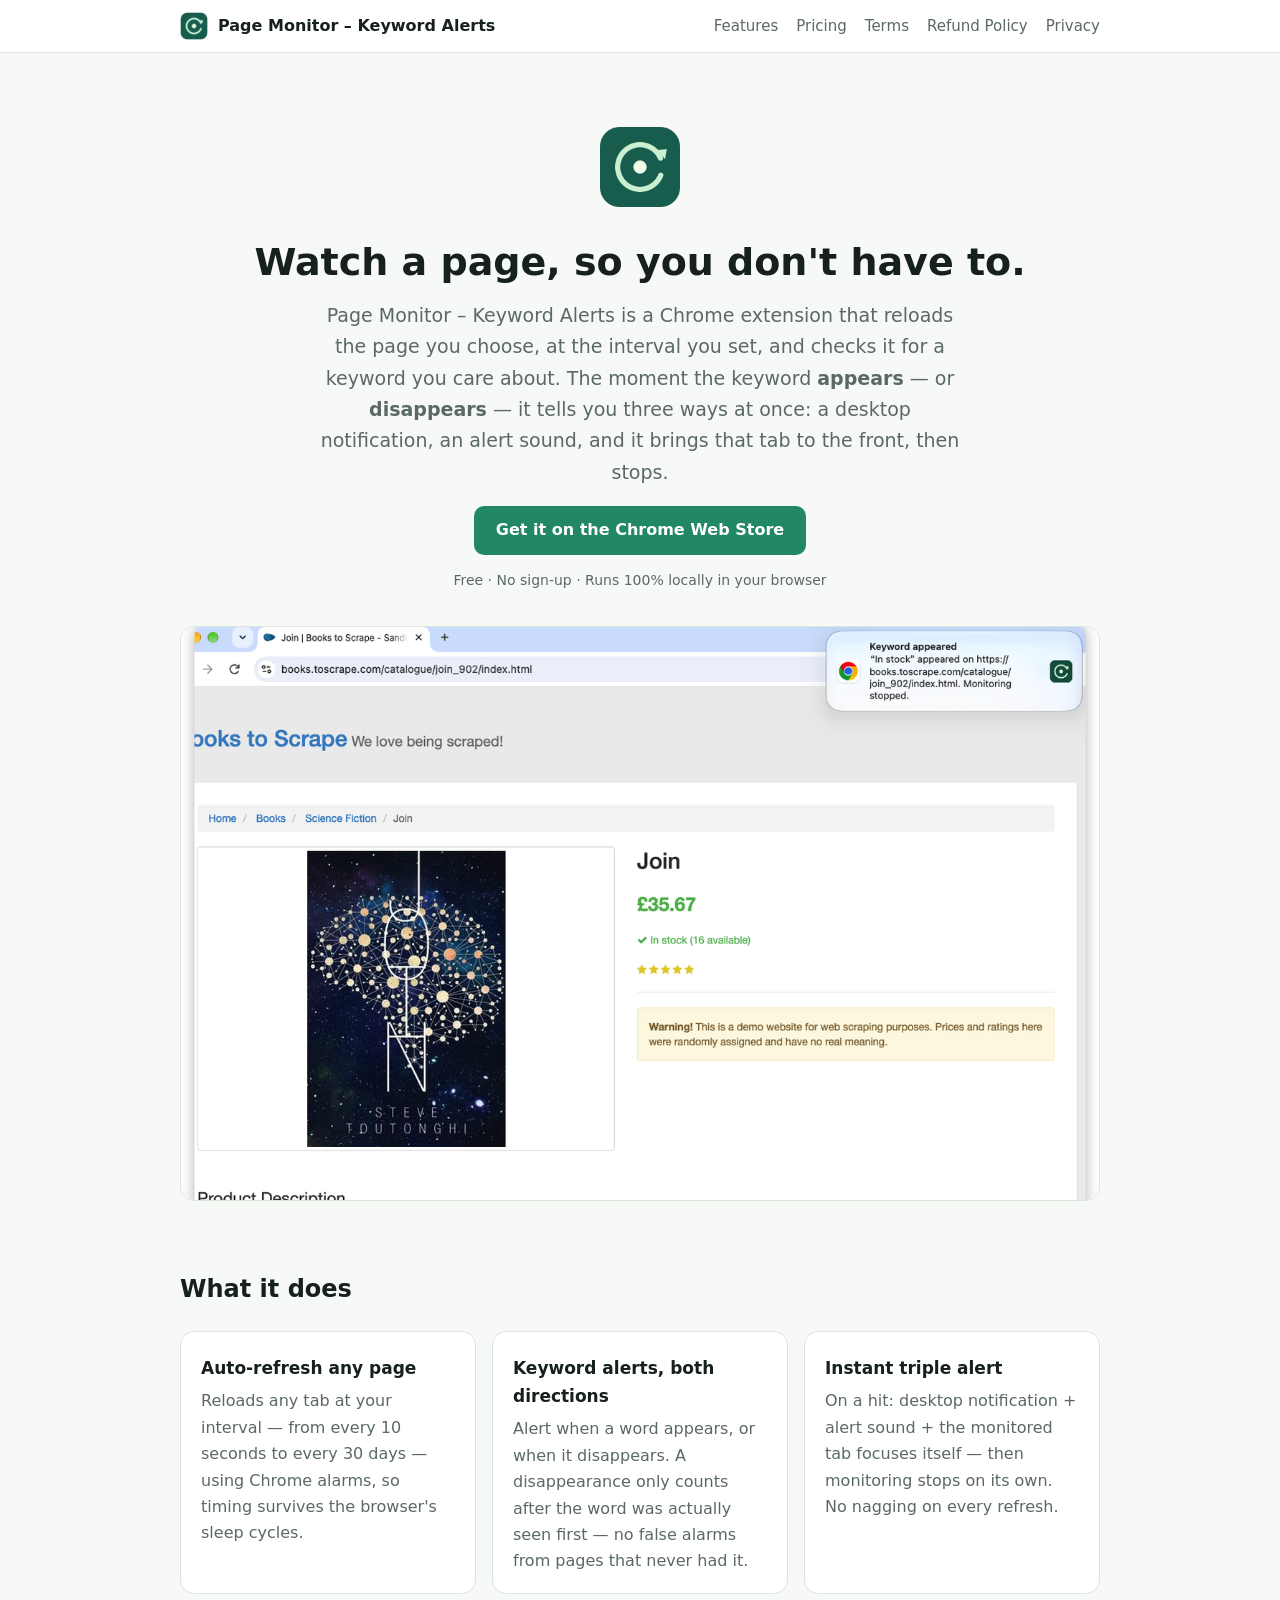
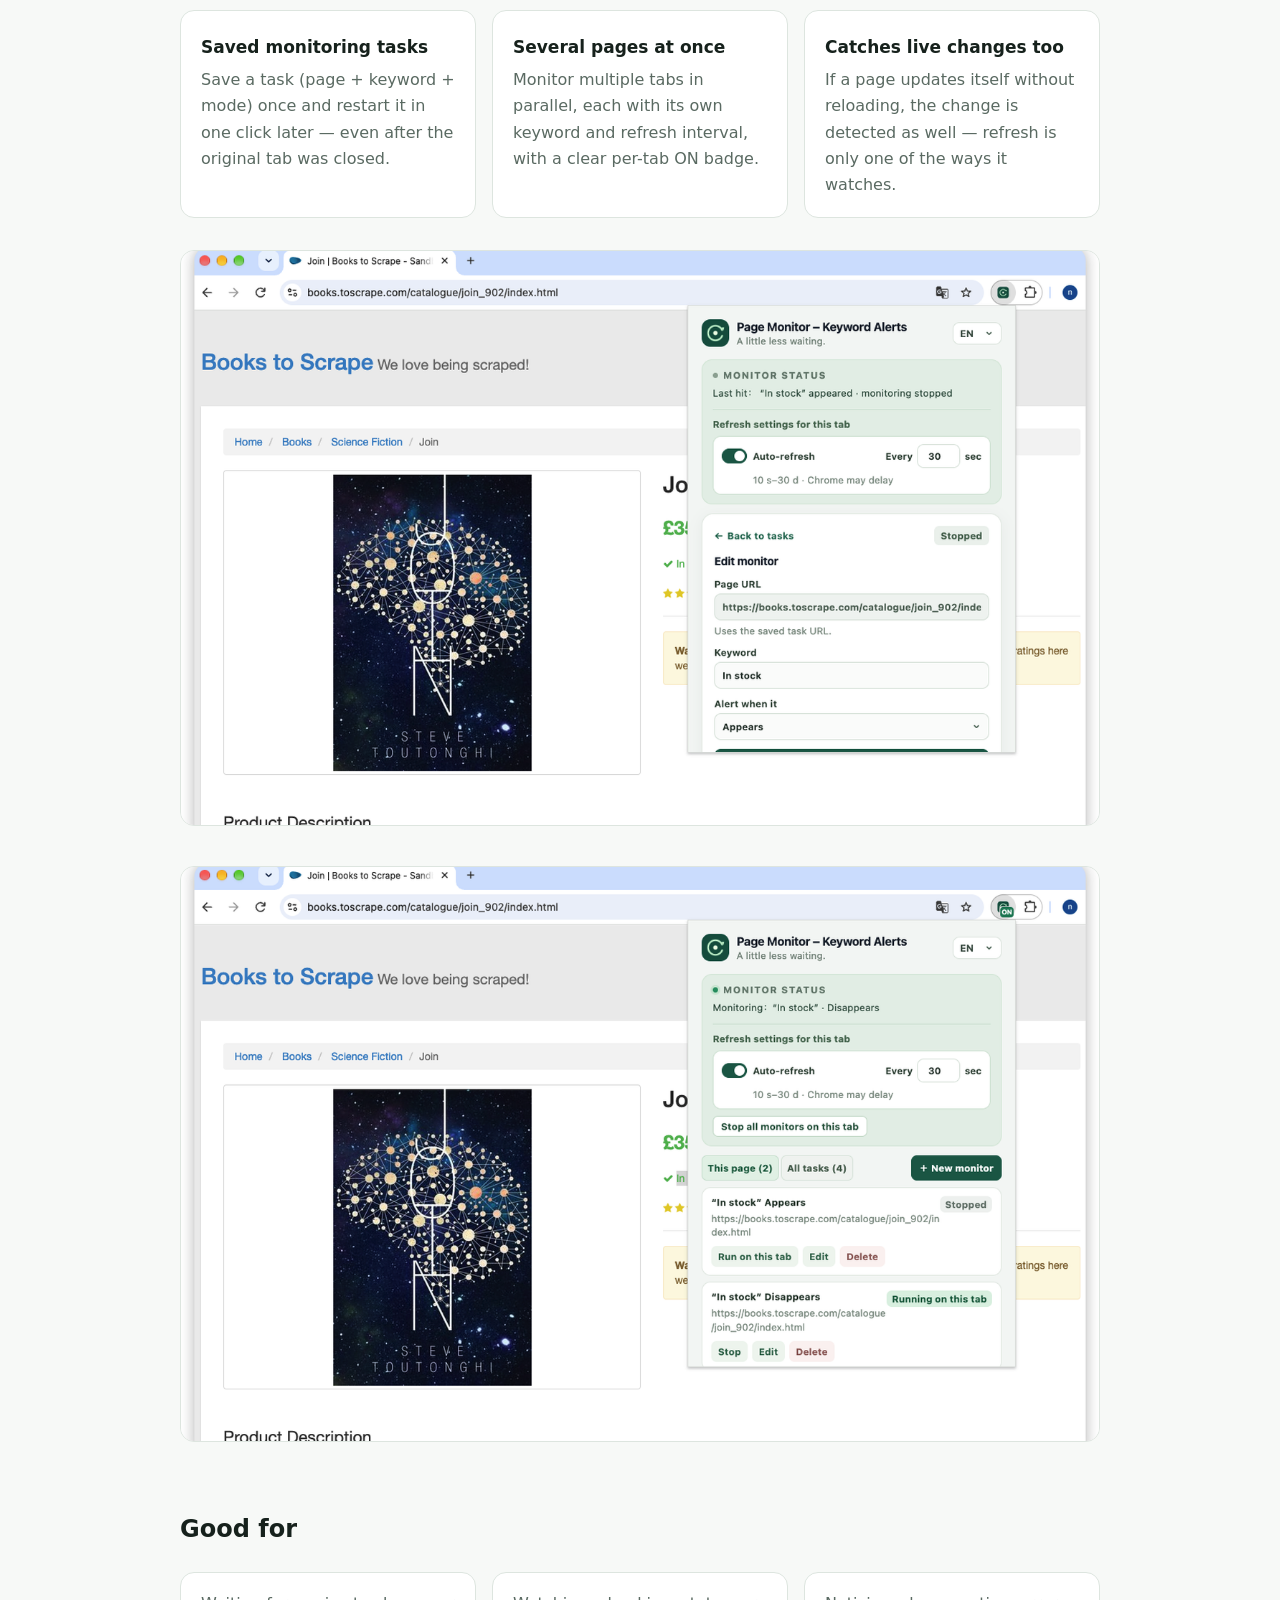
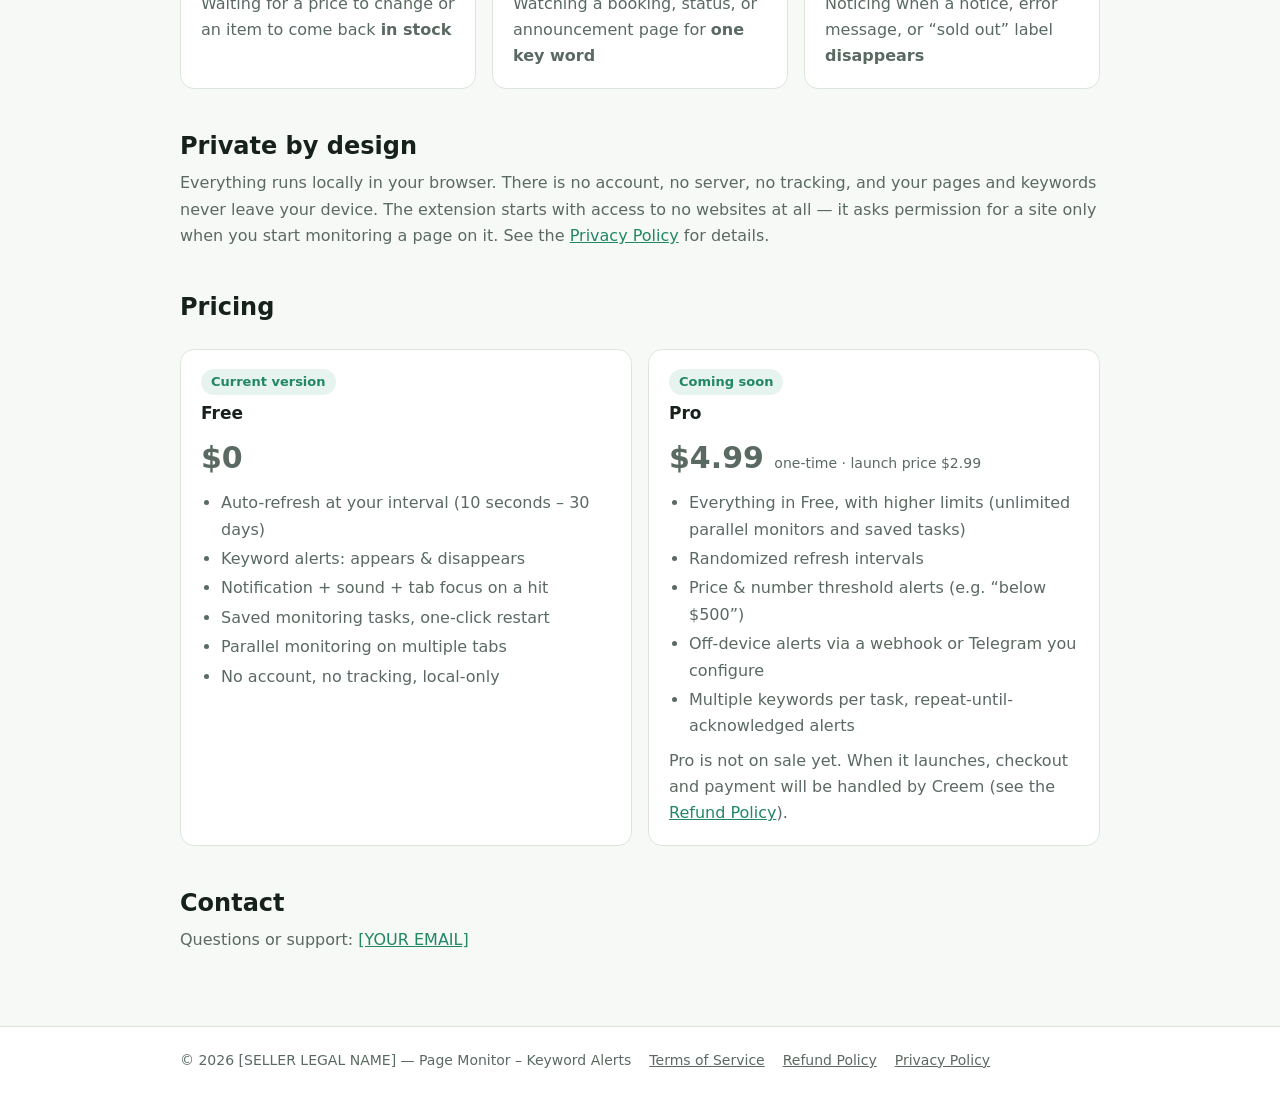
==== index.html @ a3eb5d76 "Add product website" ====
<!doctype html>
<html lang="en">
<head>
<meta charset="utf-8">
<meta name="viewport" content="width=device-width, initial-scale=1">
<title>Page Monitor – Keyword Alerts | Auto-refresh pages, get alerted when a keyword appears or disappears</title>
<meta name="description" content="Page Monitor is a Chrome extension that auto-refreshes pages you choose and instantly alerts you — notification, sound, and tab focus — when a keyword appears or disappears. Local-only, no account, no tracking.">
<link rel="icon" href="assets/icon-128.png">
<link rel="stylesheet" href="style.css">
</head>
<body>
<header class="site"><nav class="nav">
  <a class="brand" href="index.html"><img src="assets/icon-128.png" alt="">Page Monitor – Keyword Alerts</a>
  <a class="link" href="index.html#features">Features</a>
  <a class="link" href="index.html#pricing">Pricing</a>
  <a class="link" href="terms.html">Terms</a>
  <a class="link" href="refund.html">Refund Policy</a>
  <a class="link" href="privacy.html">Privacy</a>
</nav></header>
<main>
  <section class="hero">
    <img src="assets/icon-128.png" alt="Page Monitor icon">
    <h1>Watch a page, so you don't have to.</h1>
    <p class="sub">Page Monitor – Keyword Alerts is a Chrome extension that reloads the page you choose, at the interval you set, and checks it for a keyword you care about. The moment the keyword <b>appears</b> — or <b>disappears</b> — it tells you three ways at once: a desktop notification, an alert sound, and it brings that tab to the front, then stops.</p>
    <a class="btn" href="https://chromewebstore.google.com/detail/ccleacdacmfihchdiepppmddgakjpomj" rel="noopener">Get it on the Chrome Web Store</a>
    <p class="updated">Free · No sign-up · Runs 100% locally in your browser</p>
  </section>

  <img class="shot" src="assets/shot-alert.png" alt="A keyword alert notification from Page Monitor">

  <h2 class="sec" id="features">What it does</h2>
  <div class="grid">
    <div class="card"><h3>Auto-refresh any page</h3><p>Reloads any tab at your interval — from every 10 seconds to every 30 days — using Chrome alarms, so timing survives the browser's sleep cycles.</p></div>
    <div class="card"><h3>Keyword alerts, both directions</h3><p>Alert when a word appears, or when it disappears. A disappearance only counts after the word was actually seen first — no false alarms from pages that never had it.</p></div>
    <div class="card"><h3>Instant triple alert</h3><p>On a hit: desktop notification + alert sound + the monitored tab focuses itself — then monitoring stops on its own. No nagging on every refresh.</p></div>
    <div class="card"><h3>Saved monitoring tasks</h3><p>Save a task (page + keyword + mode) once and restart it in one click later — even after the original tab was closed.</p></div>
    <div class="card"><h3>Several pages at once</h3><p>Monitor multiple tabs in parallel, each with its own keyword and refresh interval, with a clear per-tab ON badge.</p></div>
    <div class="card"><h3>Catches live changes too</h3><p>If a page updates itself without reloading, the change is detected as well — refresh is only one of the ways it watches.</p></div>
  </div>

  <img class="shot" src="assets/shot-edit.png" alt="Setting up a monitor in Page Monitor">
  <img class="shot" src="assets/shot-tasks.png" alt="Saved monitoring tasks in Page Monitor">

  <h2 class="sec">Good for</h2>
  <div class="grid">
    <div class="card"><p>Waiting for a price to change or an item to come back <b>in stock</b></p></div>
    <div class="card"><p>Watching a booking, status, or announcement page for <b>one key word</b></p></div>
    <div class="card"><p>Noticing when a notice, error message, or “sold out” label <b>disappears</b></p></div>
  </div>

  <h2 class="sec">Private by design</h2>
  <p class="lead">Everything runs locally in your browser. There is no account, no server, no tracking, and your pages and keywords never leave your device. The extension starts with access to no websites at all — it asks permission for a site only when you start monitoring a page on it. See the <a href="privacy.html">Privacy Policy</a> for details.</p>

  <h2 class="sec" id="pricing">Pricing</h2>
  <div class="grid">
    <div class="card">
      <span class="tag">Current version</span>
      <h3>Free</h3>
      <p class="price">$0</p>
      <ul class="tight">
        <li>Auto-refresh at your interval (10 seconds – 30 days)</li>
        <li>Keyword alerts: appears &amp; disappears</li>
        <li>Notification + sound + tab focus on a hit</li>
        <li>Saved monitoring tasks, one-click restart</li>
        <li>Parallel monitoring on multiple tabs</li>
        <li>No account, no tracking, local-only</li>
      </ul>
    </div>
    <div class="card">
      <span class="tag">Coming soon</span>
      <h3>Pro</h3>
      <p class="price">$4.99 <small>one-time · launch price $2.99</small></p>
      <ul class="tight">
        <li>Everything in Free, with higher limits (unlimited parallel monitors and saved tasks)</li>
        <li>Randomized refresh intervals</li>
        <li>Price &amp; number threshold alerts (e.g. “below $500”)</li>
        <li>Off-device alerts via a webhook or Telegram you configure</li>
        <li>Multiple keywords per task, repeat-until-acknowledged alerts</li>
      </ul>
      <p>Pro is not on sale yet. When it launches, checkout and payment will be handled by Creem (see the <a href="refund.html">Refund Policy</a>).</p>
    </div>
  </div>

  <h2 class="sec">Contact</h2>
  <p class="lead">Questions or support: <a href="mailto:[YOUR EMAIL]">[YOUR EMAIL]</a></p>
</main>
<footer class="site"><div class="foot">
  <span>© 2026 [SELLER LEGAL NAME] — Page Monitor – Keyword Alerts</span>
  <a href="terms.html">Terms of Service</a>
  <a href="refund.html">Refund Policy</a>
  <a href="privacy.html">Privacy Policy</a>
</div></footer>
</body>
</html>
---- style.css ----
:root { --ink:#16211c; --mut:#5a6a62; --acc:#218765; --bg:#f7f9f7; --card:#fff; --line:#dde5df; }
* { box-sizing:border-box; }
body { margin:0; font:16px/1.65 system-ui,-apple-system,"Segoe UI",Roboto,"PingFang SC","Microsoft YaHei",sans-serif; color:var(--ink); background:var(--bg); }
a { color:var(--acc); }
header.site { position:sticky; top:0; background:rgba(255,255,255,.92); backdrop-filter:blur(6px); border-bottom:1px solid var(--line); }
.nav { max-width:960px; margin:auto; padding:12px 20px; display:flex; align-items:center; gap:18px; flex-wrap:wrap; }
.nav .brand { display:flex; align-items:center; gap:10px; font-weight:700; color:var(--ink); text-decoration:none; margin-right:auto; }
.nav .brand img { width:28px; height:28px; border-radius:7px; }
.nav a.link { color:var(--mut); text-decoration:none; font-size:15px; }
.nav a.link:hover { color:var(--acc); }
main { max-width:960px; margin:auto; padding:28px 20px 56px; }
.hero { text-align:center; padding:44px 0 10px; }
.hero img { width:84px; height:84px; border-radius:20px; }
.hero h1 { font-size:38px; margin:14px 0 6px; }
.hero p.sub { color:var(--mut); font-size:19px; margin:0 auto; max-width:640px; }
.btn { display:inline-block; background:var(--acc); color:#fff; padding:11px 22px; border-radius:10px; text-decoration:none; font-weight:600; margin-top:18px; }
.grid { display:grid; grid-template-columns:repeat(auto-fit,minmax(270px,1fr)); gap:16px; margin:22px 0; }
.card { background:var(--card); border:1px solid var(--line); border-radius:14px; padding:18px 20px; }
.card h3 { margin:4px 0 6px; font-size:17px; }
.card p { margin:0; color:var(--mut); }
.shot { width:100%; border:1px solid var(--line); border-radius:14px; margin:10px 0 22px; }
h2.sec { margin:38px 0 4px; font-size:24px; }
p.lead { color:var(--mut); margin-top:2px; }
.price { font-size:30px; font-weight:800; }
.price small { font-size:14px; color:var(--mut); font-weight:500; }
.tag { display:inline-block; background:#e7f3ee; color:var(--acc); border-radius:999px; padding:2px 10px; font-size:13px; font-weight:600; }
ul.tight { margin:8px 0; padding-left:20px; color:var(--mut); }
ul.tight li { margin:3px 0; }
.doc h1 { font-size:30px; }
.doc h2 { font-size:20px; margin-top:28px; }
.doc p, .doc li { color:#33413a; }
.updated { color:var(--mut); font-size:14px; }
footer.site { border-top:1px solid var(--line); background:#fff; }
.foot { max-width:960px; margin:auto; padding:22px 20px; color:var(--mut); font-size:14px; display:flex; gap:18px; flex-wrap:wrap; }
.foot a { color:var(--mut); }
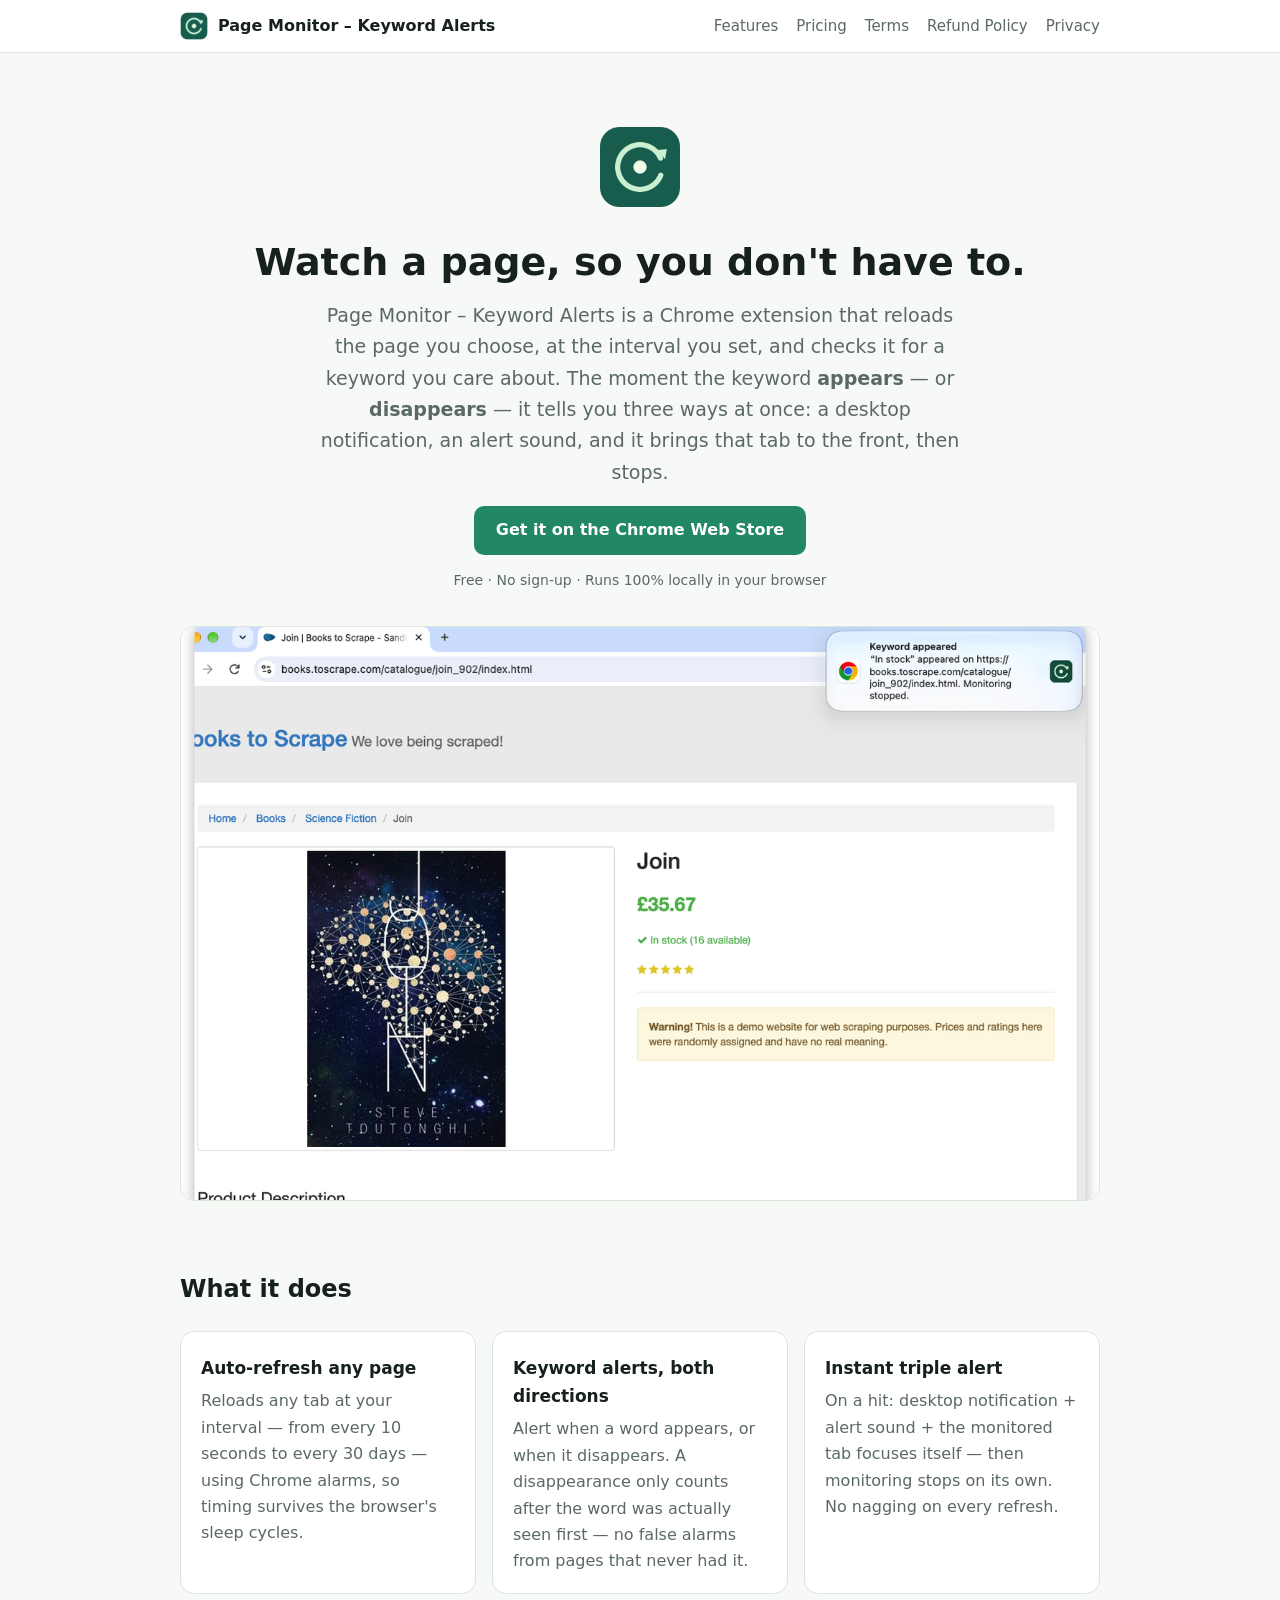
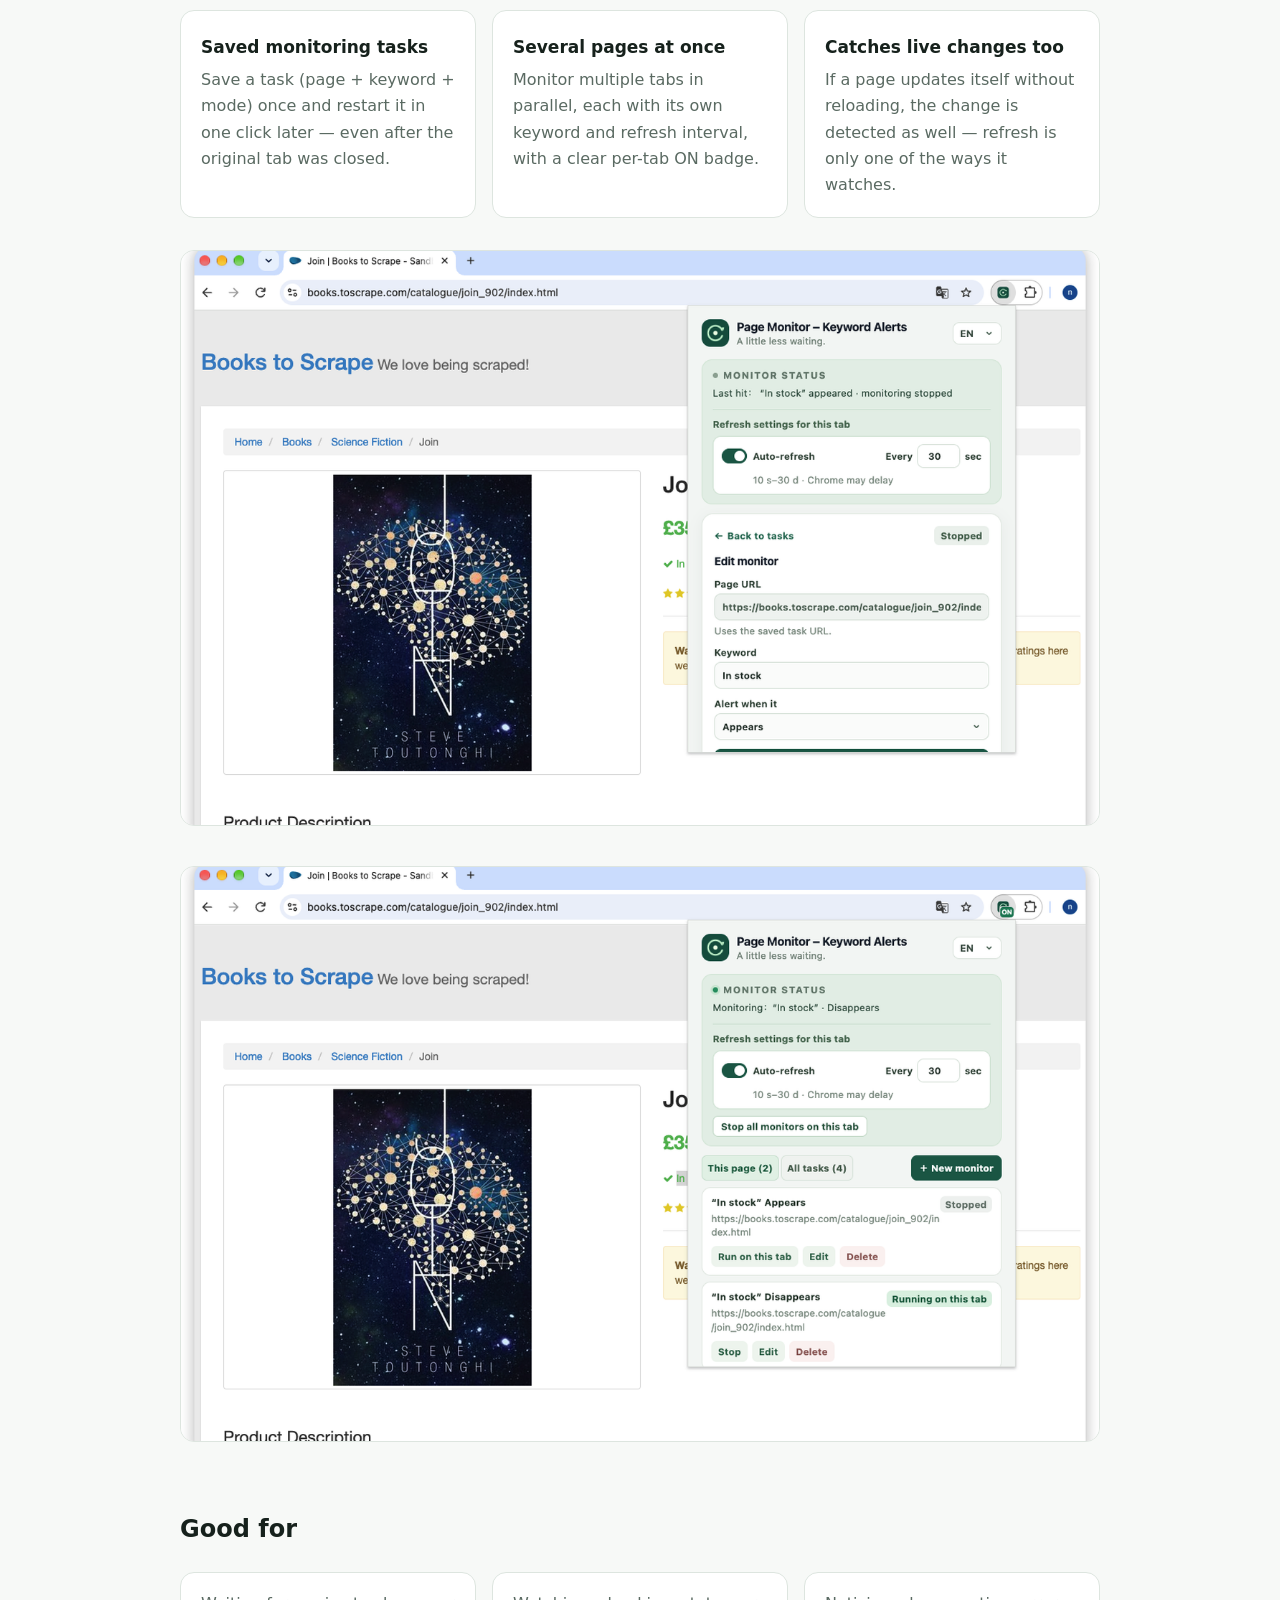
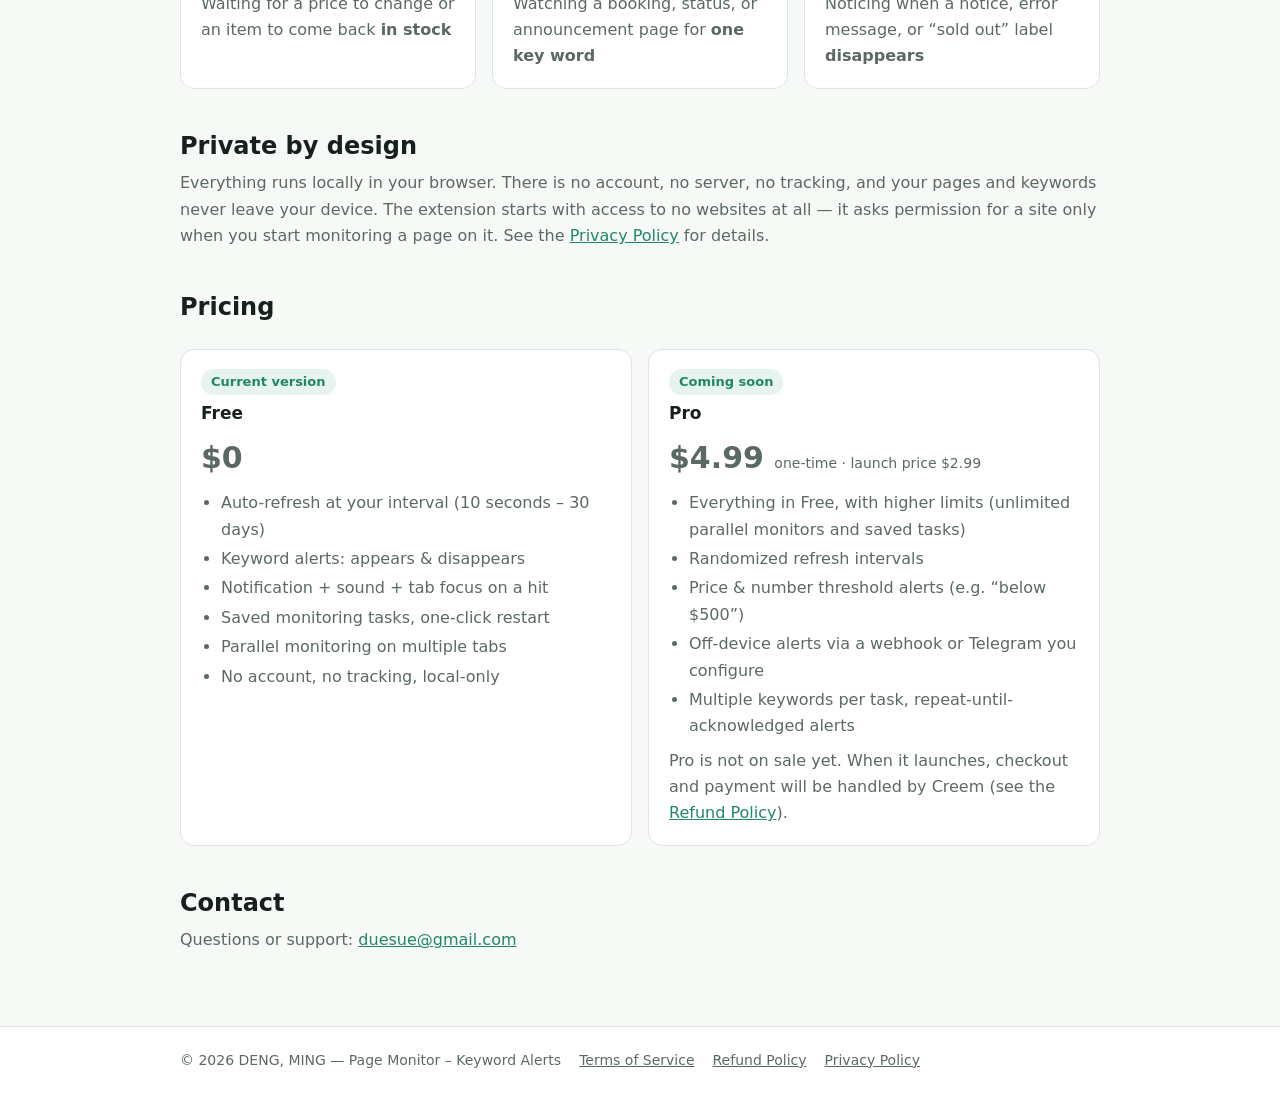
==== commit 7afb2e82: "Update seller contact details" ====
--- a/index.html
+++ b/index.html
@@ -82,10 +82,10 @@
   </div>
 
   <h2 class="sec">Contact</h2>
-  <p class="lead">Questions or support: <a href="mailto:[YOUR EMAIL]">[YOUR EMAIL]</a></p>
+  <p class="lead">Questions or support: <a href="mailto:duesue@gmail.com">duesue@gmail.com</a></p>
 </main>
 <footer class="site"><div class="foot">
-  <span>© 2026 [SELLER LEGAL NAME] — Page Monitor – Keyword Alerts</span>
+  <span>© 2026 DENG, MING — Page Monitor – Keyword Alerts</span>
   <a href="terms.html">Terms of Service</a>
   <a href="refund.html">Refund Policy</a>
   <a href="privacy.html">Privacy Policy</a>
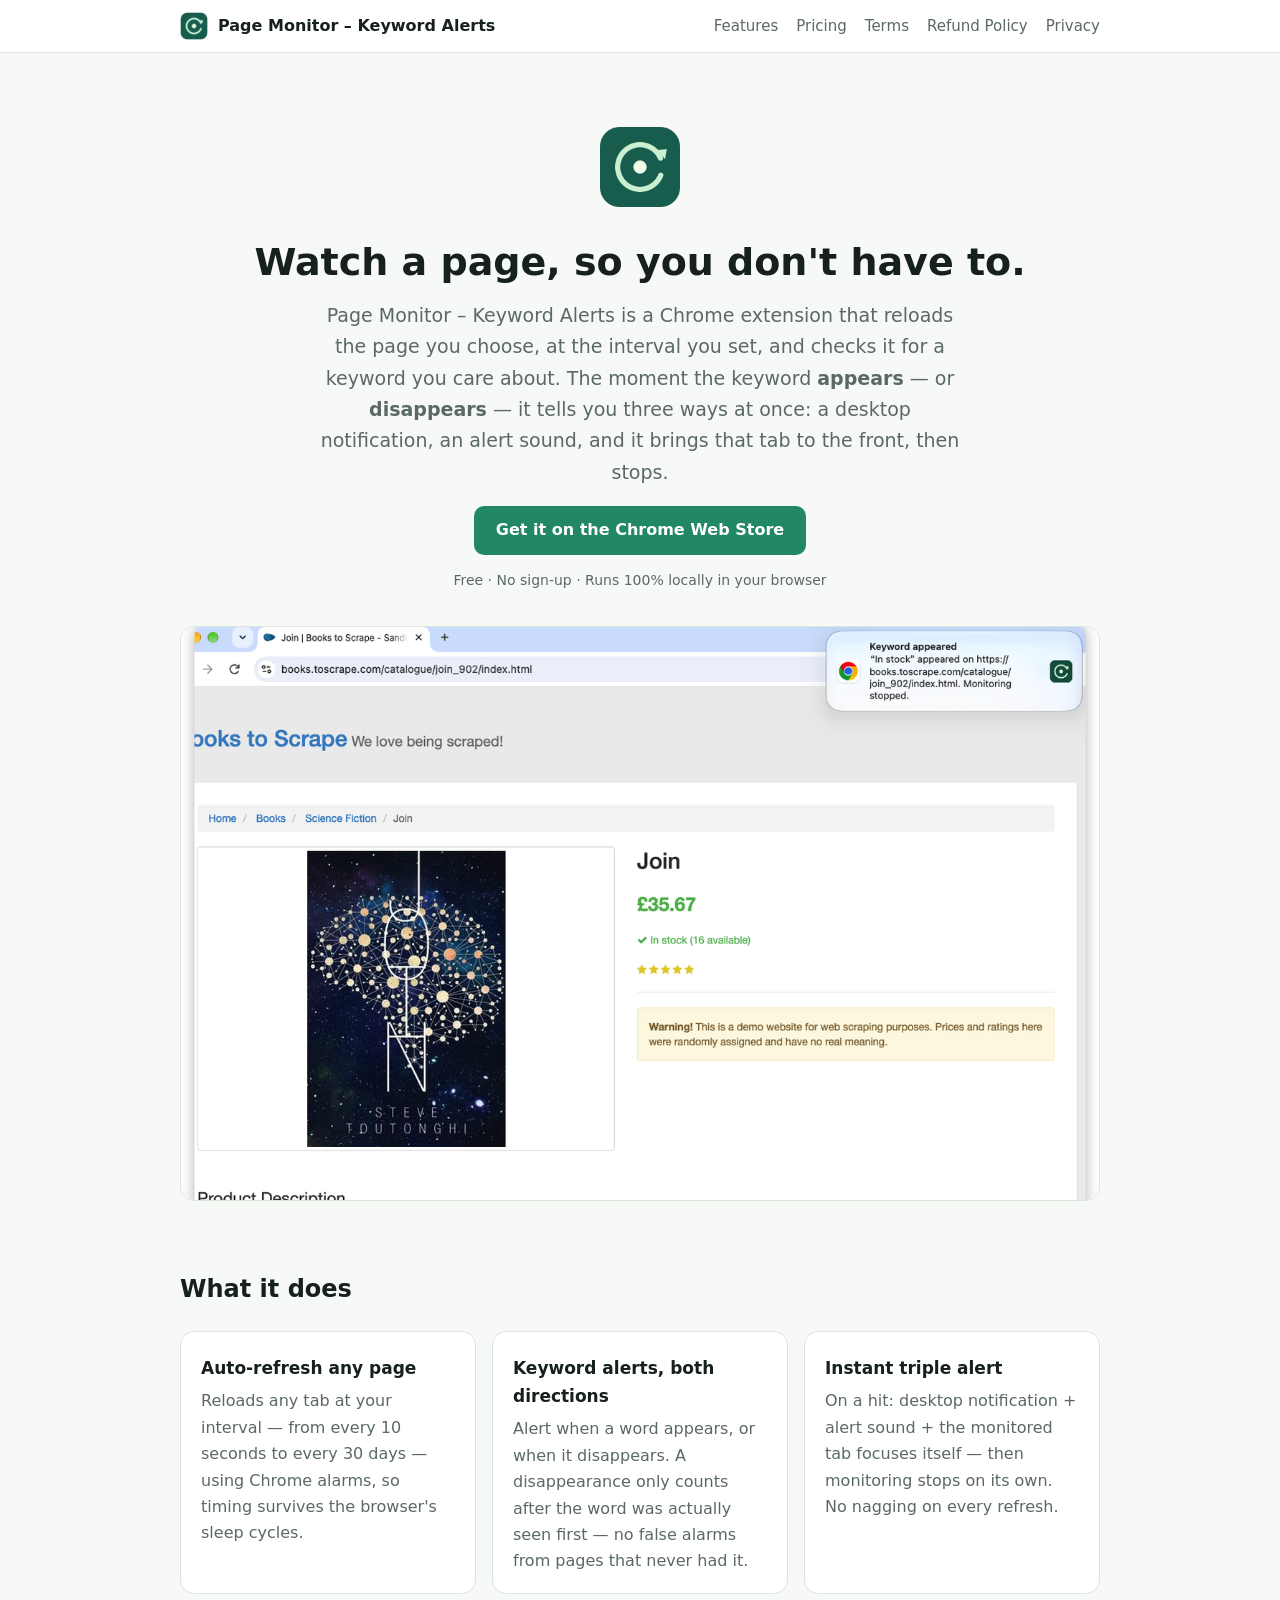
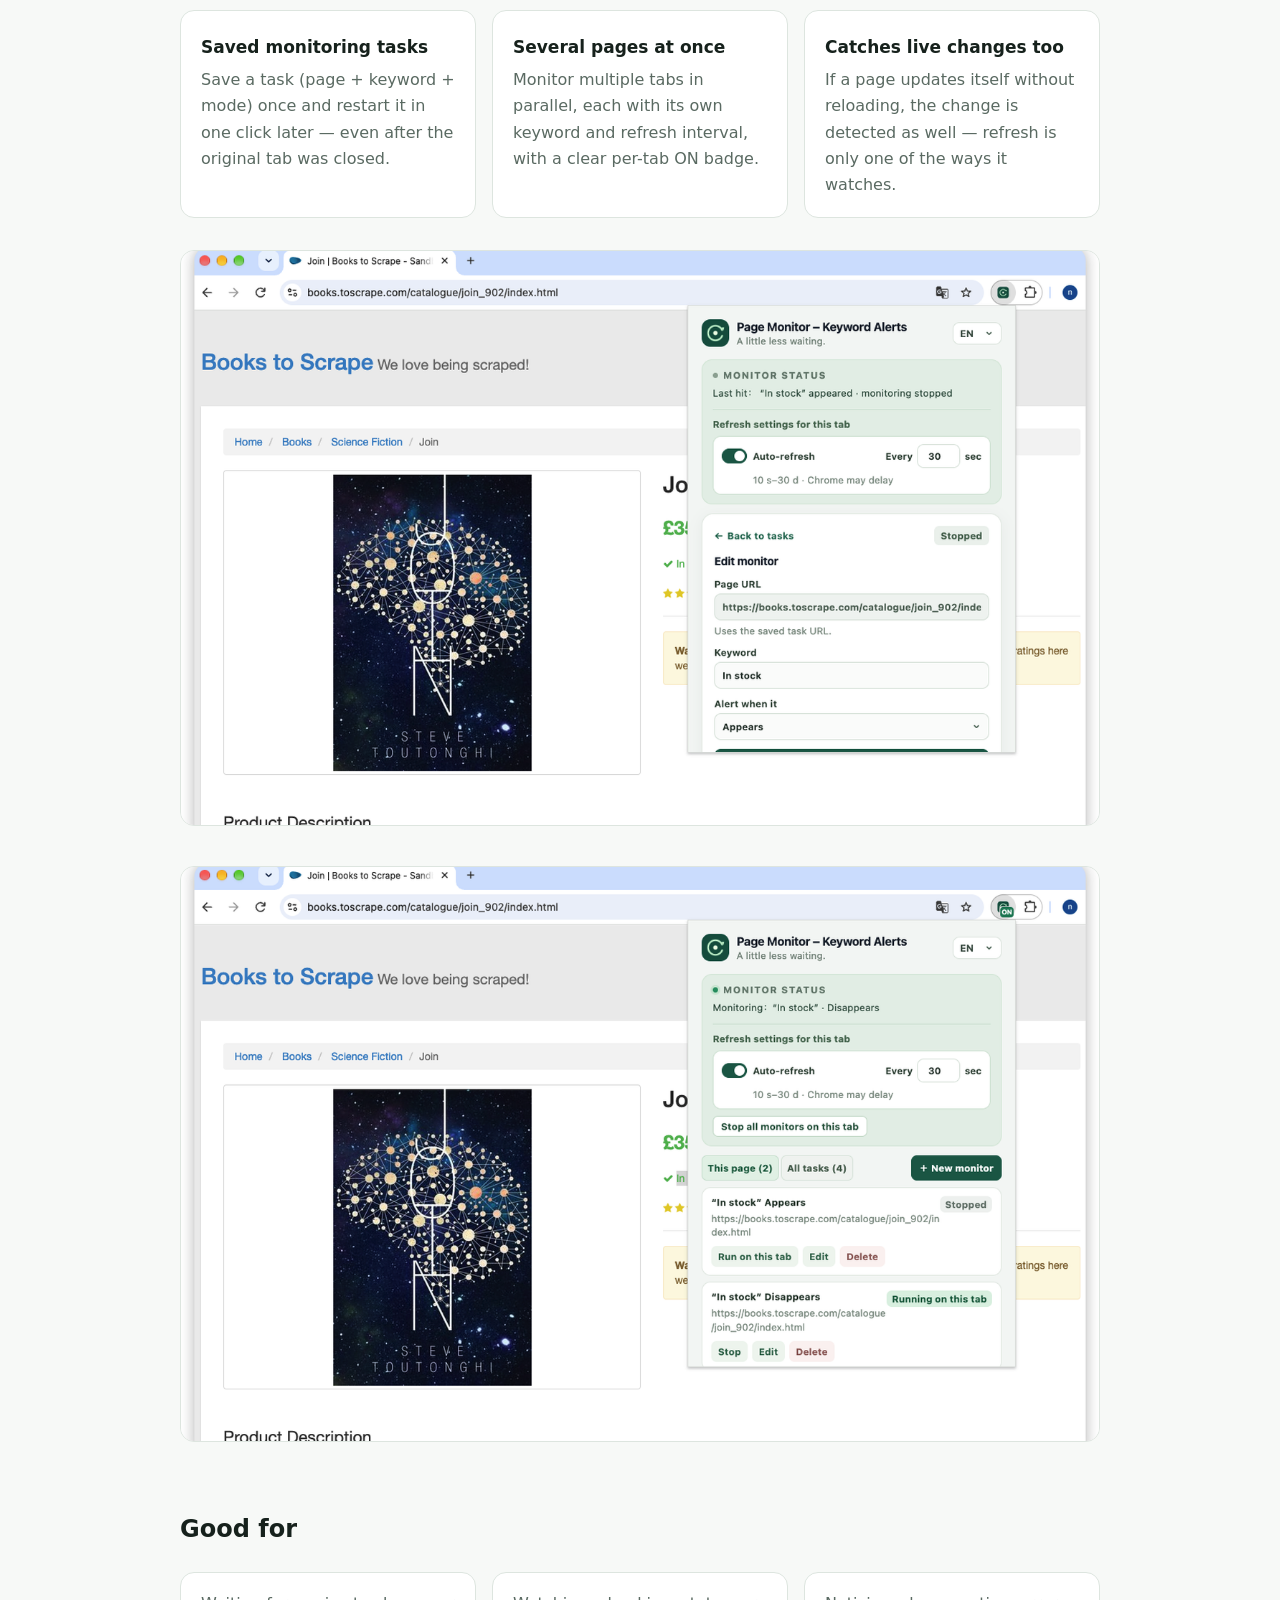
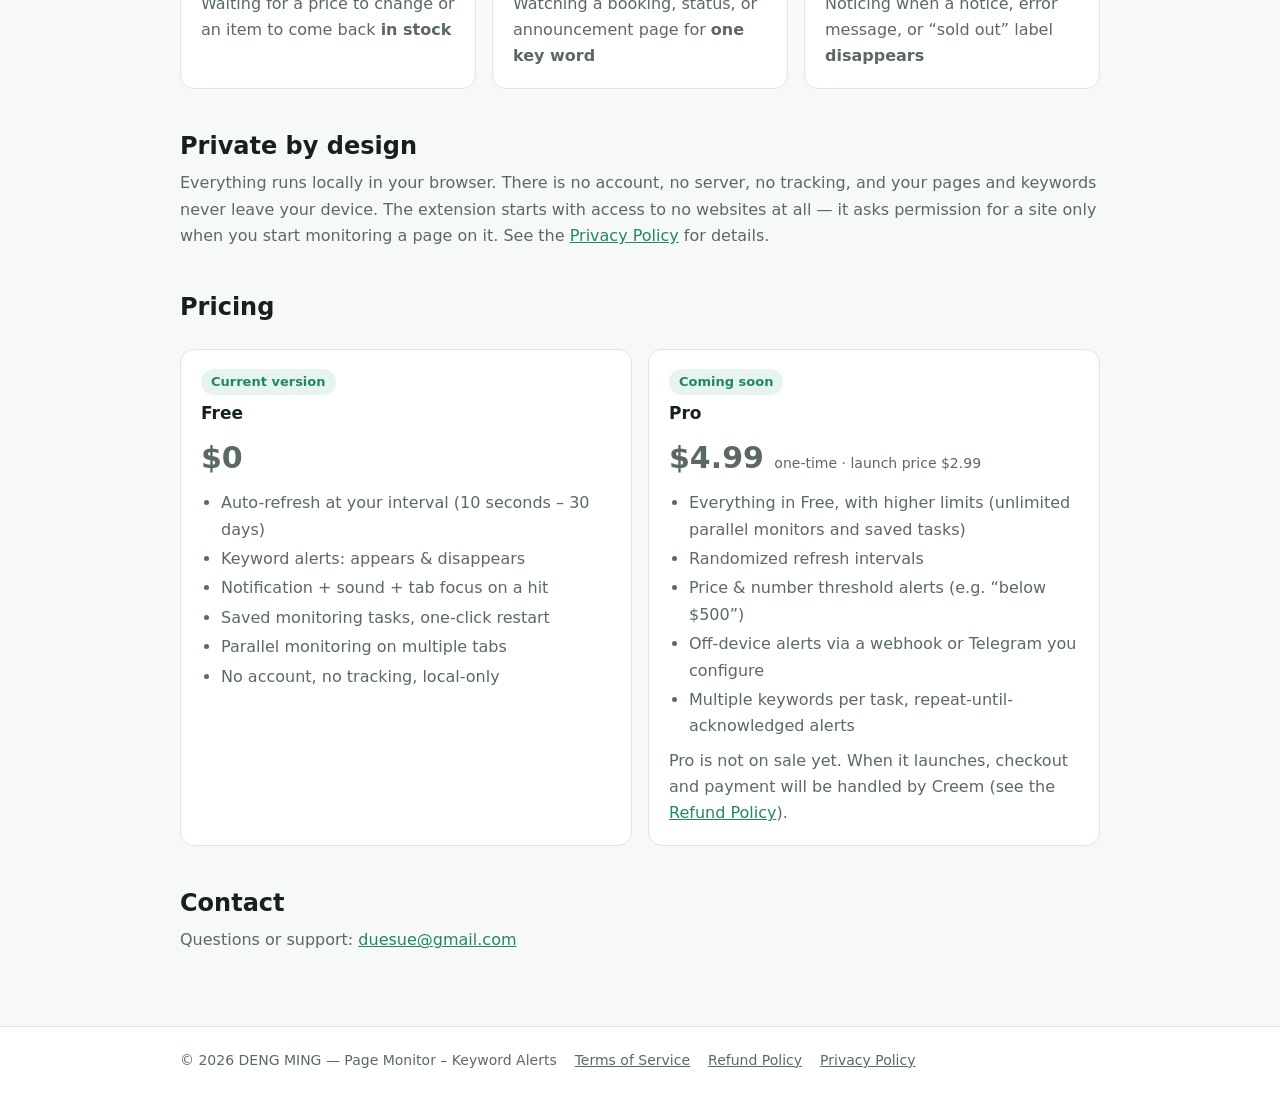
==== commit b03c3e3a: "Correct seller name" ====
--- a/index.html
+++ b/index.html
@@ -85,7 +85,7 @@
   <p class="lead">Questions or support: <a href="mailto:duesue@gmail.com">duesue@gmail.com</a></p>
 </main>
 <footer class="site"><div class="foot">
-  <span>© 2026 DENG, MING — Page Monitor – Keyword Alerts</span>
+  <span>© 2026 DENG MING — Page Monitor – Keyword Alerts</span>
   <a href="terms.html">Terms of Service</a>
   <a href="refund.html">Refund Policy</a>
   <a href="privacy.html">Privacy Policy</a>
